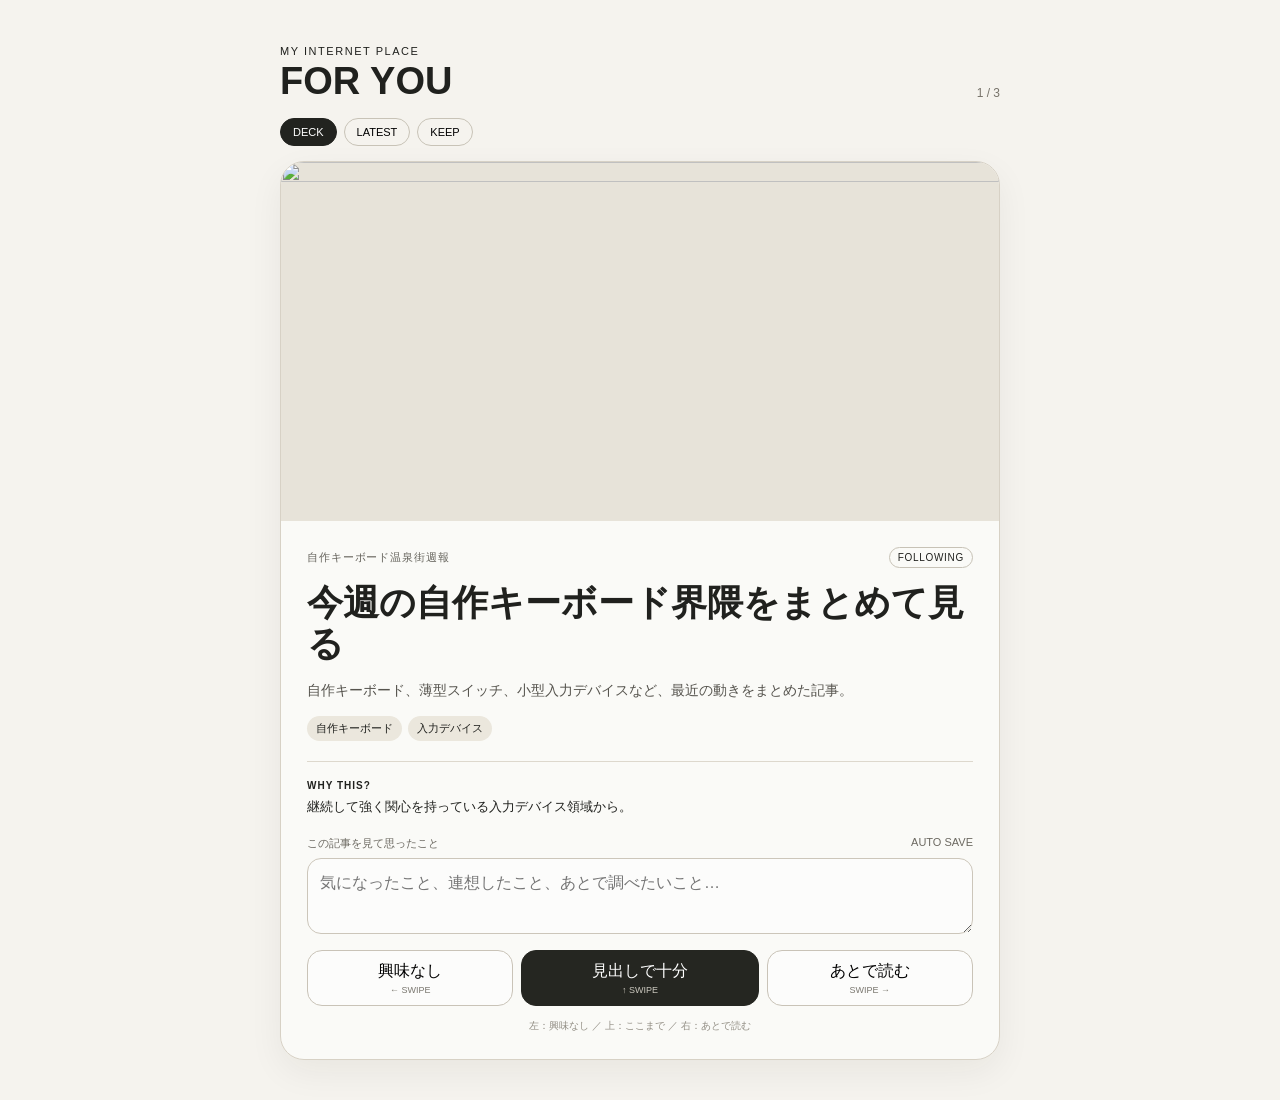
==== docs/sample.html @ 6dfe0980 "Add My Internet Place swipe deck sample" ====
<!doctype html>
<html lang="ja">
<head>
<meta charset="utf-8">
<meta name="viewport" content="width=device-width,initial-scale=1">
<title>My Internet Place — Deck Sample</title>
<style>
:root {
  font-family: -apple-system, BlinkMacSystemFont, "Segoe UI", sans-serif;
  color: #20211e;
  background: #f5f3ee;
}
* { box-sizing: border-box; }
body {
  margin: 0;
  min-height: 100vh;
  background: #f5f3ee;
}
.app {
  width: min(720px, calc(100vw - 24px));
  margin: 0 auto;
  padding: 22px 0 40px;
}
.header {
  display: flex;
  justify-content: space-between;
  align-items: flex-end;
  gap: 16px;
  margin-bottom: 18px;
}
.eyebrow {
  margin: 0 0 5px;
  font-size: 11px;
  letter-spacing: .14em;
}
h1 {
  margin: 0;
  font-size: clamp(24px, 7vw, 38px);
  line-height: 1;
}
.progress {
  color: #77736a;
  font-size: 12px;
  white-space: nowrap;
}
.modebar {
  display: flex;
  gap: 7px;
  margin-bottom: 15px;
}
.mode {
  border: 1px solid #c8c3b7;
  border-radius: 999px;
  background: transparent;
  padding: 7px 12px;
  font-size: 11px;
}
.mode.active {
  background: #22231f;
  border-color: #22231f;
  color: white;
}
.deck { position: relative; }
.card {
  touch-action: pan-y;
  background: rgba(255,255,255,.58);
  border: 1px solid #d7d1c5;
  border-radius: 24px;
  overflow: hidden;
  box-shadow: 0 12px 35px rgba(40,35,25,.06);
  transition: transform .2s ease, opacity .2s ease;
}
.card-image {
  width: 100%;
  aspect-ratio: 16 / 8;
  object-fit: cover;
  background: #e7e3d9;
}
.card-body { padding: 20px; }
.topline {
  display: flex;
  justify-content: space-between;
  align-items: center;
  gap: 10px;
  margin-bottom: 14px;
}
.source {
  font-size: 11px;
  letter-spacing: .08em;
  color: #66645d;
}
.signal {
  border: 1px solid #c7c2b6;
  border-radius: 999px;
  padding: 4px 8px;
  font-size: 10px;
  letter-spacing: .07em;
}
.signal.widen { border-style: dashed; }
.signal.note { background: #eae6db; }
.title {
  display: block;
  color: inherit;
  text-decoration: none;
  font-size: clamp(25px, 6vw, 36px);
  font-weight: 700;
  line-height: 1.15;
  margin-bottom: 13px;
}
.summary {
  margin: 0;
  color: #56544e;
  line-height: 1.75;
  font-size: 14px;
}
.tags {
  display: flex;
  gap: 6px;
  flex-wrap: wrap;
  margin-top: 14px;
}
.tag {
  background: #ebe7dd;
  border-radius: 999px;
  padding: 5px 9px;
  font-size: 11px;
}
.reason {
  margin-top: 20px;
  padding-top: 16px;
  border-top: 1px solid #ddd8cd;
  font-size: 13px;
  line-height: 1.6;
}
.reason strong {
  display: block;
  font-size: 10px;
  letter-spacing: .1em;
  margin-bottom: 3px;
}
.memo { margin-top: 18px; }
.memo-label {
  display: flex;
  justify-content: space-between;
  margin-bottom: 7px;
  font-size: 11px;
  color: #6c6961;
}
textarea {
  width: 100%;
  resize: vertical;
  min-height: 76px;
  border: 1px solid #ccc6ba;
  border-radius: 14px;
  padding: 12px;
  background: rgba(255,255,255,.5);
  font: inherit;
  line-height: 1.5;
}
.actions {
  display: grid;
  grid-template-columns: 1fr 1.15fr 1fr;
  gap: 8px;
  margin-top: 12px;
}
.action {
  min-height: 56px;
  border-radius: 15px;
  border: 1px solid #c9c3b7;
  background: rgba(255,255,255,.4);
  font: inherit;
  cursor: pointer;
}
.action small {
  display: block;
  margin-top: 3px;
  font-size: 9px;
  color: #7a776f;
}
.action.read {
  background: #252621;
  border-color: #252621;
  color: white;
}
.action.read small { color: #ccc9bf; }
.hint {
  text-align: center;
  margin: 13px 0 0;
  color: #918d83;
  font-size: 10px;
}
.card.fly-left {
  transform: translateX(-110%) rotate(-7deg);
  opacity: 0;
}
.card.fly-right {
  transform: translateX(110%) rotate(7deg);
  opacity: 0;
}
.card.fly-up {
  transform: translateY(-80%) scale(.95);
  opacity: 0;
}
.done {
  padding: 80px 20px;
  text-align: center;
  color: #66645d;
}
@media (min-width: 700px) {
  .app { padding-top: 45px; }
  .card-body { padding: 26px; }
}
</style>
</head>
<body>
<main class="app">
  <header class="header">
    <div>
      <p class="eyebrow">MY INTERNET PLACE</p>
      <h1>FOR YOU</h1>
    </div>
    <div class="progress" id="progress"></div>
  </header>

  <div class="modebar">
    <button class="mode active" type="button">DECK</button>
    <button class="mode" type="button">LATEST</button>
    <button class="mode" type="button">KEEP</button>
  </div>

  <section class="deck" id="deck"></section>
</main>

<script>
const items = [
  {
    id: "keyboard-weekly",
    source: "自作キーボード温泉街週報",
    signal: "FOLLOWING",
    signalClass: "",
    title: "今週の自作キーボード界隈をまとめて見る",
    summary: "自作キーボード、薄型スイッチ、小型入力デバイスなど、最近の動きをまとめた記事。",
    tags: ["自作キーボード", "入力デバイス"],
    reason: "継続して強く関心を持っている入力デバイス領域から。",
    image: "https://images.unsplash.com/photo-1587829741301-dc798b83add3?auto=format&fit=crop&w=1200&q=70",
    url: "https://salicylic-weekly.hatenablog.jp/"
  },
  {
    id: "thinking-note",
    source: "AI PICK",
    signal: "WIDEN",
    signalClass: "widen",
    title: "書きながら考えることは、なぜ思考を深くするのか",
    summary: "読む、考える、書くという行為の関係を扱った記事。効率ではなく、考える時間そのものに注目する。",
    tags: ["思考", "ノート", "Writing"],
    reason: "デバイス系に偏りやすいため、最近薄くなりがちな『考える・書く』領域から意図的に選択。",
    image: "https://images.unsplash.com/photo-1456324504439-367cee3b3c32?auto=format&fit=crop&w=1200&q=70",
    url: "#"
  },
  {
    id: "food-question",
    source: "PERSONAL RESEARCH",
    signal: "FROM NOTE",
    signalClass: "note",
    title: "なぜ人は満腹でも食べ続けてしまうことがあるのか",
    summary: "空腹だけでは説明できない食行動について、習慣・報酬・ストレスなど複数の要因から整理する。",
    tags: ["生活", "心理", "Research"],
    reason: "Daily Note に残した『食べすぎるという行為は、どうして起きるのか』という問いから。",
    image: "https://images.unsplash.com/photo-1498837167922-ddd27525d352?auto=format&fit=crop&w=1200&q=70",
    url: "#"
  }
];

let index = 0;
const savedNotes = JSON.parse(localStorage.getItem("mip-sample-notes") || "{}");
const deck = document.querySelector("#deck");
const progress = document.querySelector("#progress");

function render() {
  progress.textContent = index < items.length ? `${index + 1} / ${items.length}` : "";

  if (index >= items.length) {
    deck.innerHTML = `
      <div class="done">
        <h2>ひと通り見ました。</h2>
        <p>KEEPした記事や、残したメモから次の探索につなげる。</p>
      </div>
    `;
    return;
  }

  const item = items[index];

  deck.innerHTML = `
    <article class="card" id="card">
      <img class="card-image" src="${item.image}" alt="">
      <div class="card-body">
        <div class="topline">
          <span class="source">${item.source}</span>
          <span class="signal ${item.signalClass}">${item.signal}</span>
        </div>

        <a class="title" href="${item.url}" target="_blank" rel="noopener noreferrer">
          ${item.title}
        </a>

        <p class="summary">${item.summary}</p>

        <div class="tags">
          ${item.tags.map(tag => `<span class="tag">${tag}</span>`).join("")}
        </div>

        <div class="reason">
          <strong>WHY THIS?</strong>
          ${item.reason}
        </div>

        <div class="memo">
          <div class="memo-label">
            <span>この記事を見て思ったこと</span>
            <span id="saved">AUTO SAVE</span>
          </div>
          <textarea id="memo" placeholder="気になったこと、連想したこと、あとで調べたいこと…">${savedNotes[item.id] || ""}</textarea>
        </div>

        <div class="actions">
          <button class="action skip" data-action="skip" type="button">
            興味なし
            <small>← SWIPE</small>
          </button>

          <button class="action read" data-action="read" type="button">
            見出しで十分
            <small>↑ SWIPE</small>
          </button>

          <button class="action keep" data-action="keep" type="button">
            あとで読む
            <small>SWIPE →</small>
          </button>
        </div>

        <p class="hint">左：興味なし ／ 上：ここまで ／ 右：あとで読む</p>
      </div>
    </article>
  `;

  bindCard(item);
}

function bindCard(item) {
  const card = document.querySelector("#card");
  const memo = document.querySelector("#memo");
  const saved = document.querySelector("#saved");
  let saveTimer;

  memo.addEventListener("input", () => {
    saved.textContent = "SAVING…";
    clearTimeout(saveTimer);

    saveTimer = setTimeout(() => {
      savedNotes[item.id] = memo.value;
      localStorage.setItem("mip-sample-notes", JSON.stringify(savedNotes));
      saved.textContent = "SAVED";
    }, 300);
  });

  document.querySelectorAll("[data-action]").forEach(button => {
    button.addEventListener("click", () => decide(button.dataset.action));
  });

  let startX = 0;
  let startY = 0;
  let active = false;

  card.addEventListener("pointerdown", event => {
    if (event.target.closest("textarea, a, button")) return;
    startX = event.clientX;
    startY = event.clientY;
    active = true;
  });

  card.addEventListener("pointerup", event => {
    if (!active) return;
    active = false;

    const dx = event.clientX - startX;
    const dy = event.clientY - startY;
    const horizontal = Math.abs(dx) > Math.abs(dy);

    if (horizontal && dx < -70) {
      decide("skip");
    } else if (horizontal && dx > 70) {
      decide("keep");
    } else if (!horizontal && dy < -70) {
      decide("read");
    }
  });
}

function decide(action) {
  const card = document.querySelector("#card");
  if (!card) return;

  if (action === "skip") card.classList.add("fly-left");
  if (action === "keep") card.classList.add("fly-right");
  if (action === "read") card.classList.add("fly-up");

  setTimeout(() => {
    index += 1;
    render();
  }, 210);
}

render();
</script>
</body>
</html>
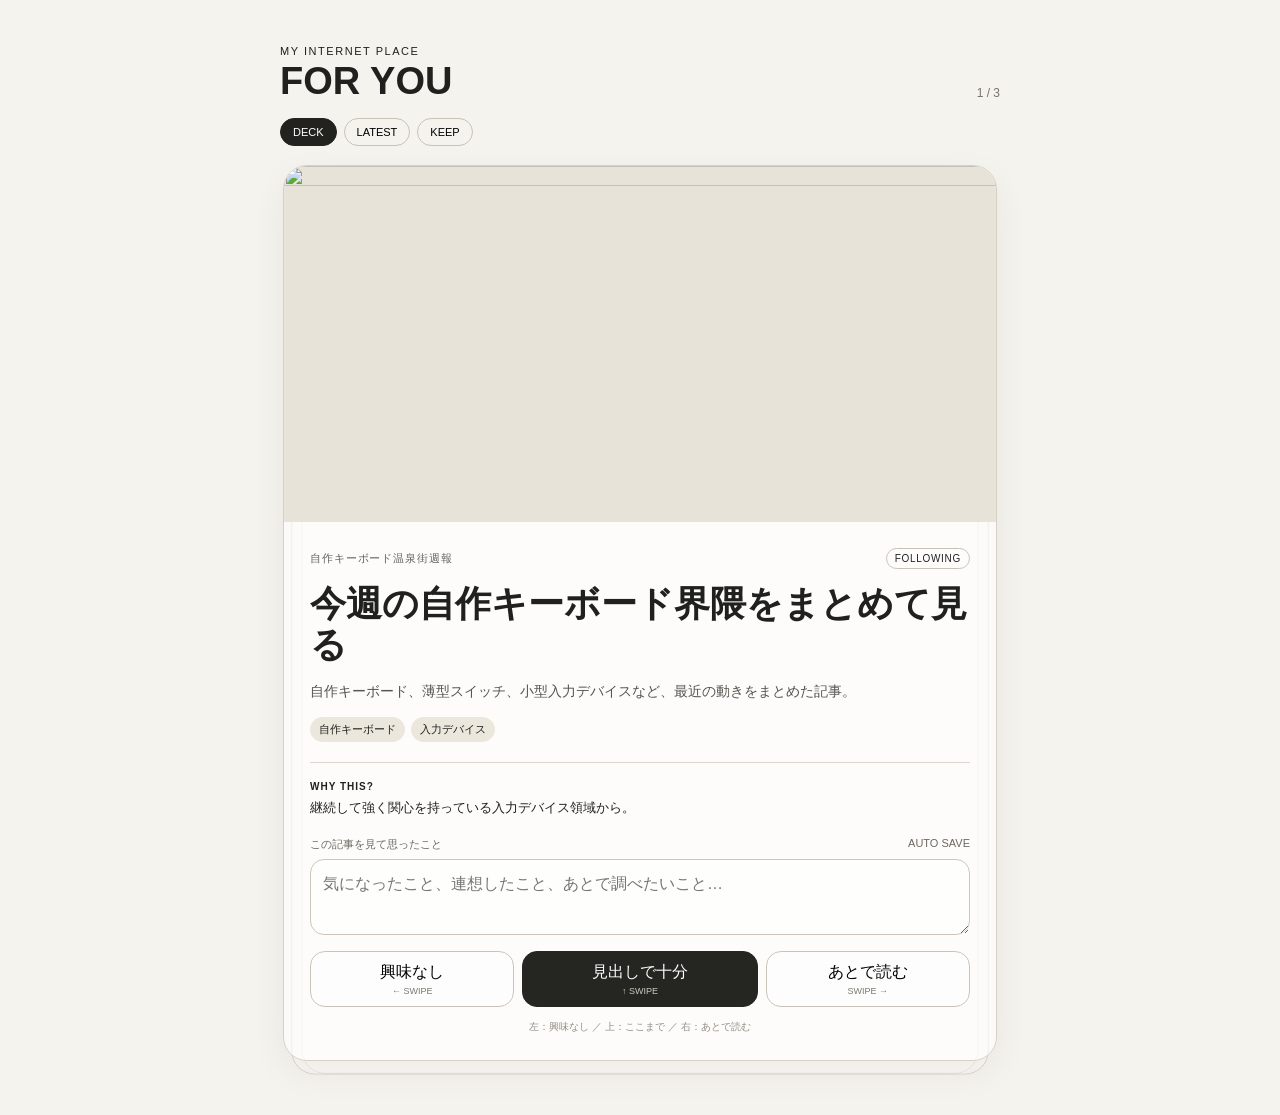
==== commit f807aa0b: "Improve swipe feedback in My Internet Place sample" ====
--- a/docs/sample.html
+++ b/docs/sample.html
@@ -60,15 +60,95 @@
   border-color: #22231f;
   color: white;
 }
-.deck { position: relative; }
+.deck {
+  position: relative;
+  padding: 4px 3px 14px;
+}
+.deck::before,
+.deck::after {
+  content: "";
+  position: absolute;
+  pointer-events: none;
+  border: 1px solid #d7d1c5;
+  border-radius: 24px;
+  background: rgba(255,255,255,.34);
+}
+.deck::before {
+  inset: 13px 13px 0;
+  transform: translateY(10px) scale(.975);
+  opacity: .62;
+  z-index: 0;
+}
+.deck::after {
+  inset: 7px 7px 0;
+  transform: translateY(5px) scale(.988);
+  opacity: .82;
+  z-index: 1;
+}
 .card {
-  touch-action: pan-y;
+  position: relative;
+  z-index: 2;
+  touch-action: none;
   background: rgba(255,255,255,.58);
   border: 1px solid #d7d1c5;
   border-radius: 24px;
   overflow: hidden;
   box-shadow: 0 12px 35px rgba(40,35,25,.06);
-  transition: transform .2s ease, opacity .2s ease;
+  transition: transform .22s cubic-bezier(.2,.8,.2,1), opacity .2s ease, box-shadow .18s ease;
+  cursor: grab;
+  will-change: transform;
+}
+.card.is-dragging {
+  transition: none;
+  cursor: grabbing;
+  user-select: none;
+  box-shadow: 0 18px 44px rgba(40,35,25,.14);
+}
+.swipe-cue {
+  position: absolute;
+  z-index: 8;
+  pointer-events: none;
+  opacity: 0;
+  border: 2px solid #262722;
+  border-radius: 12px;
+  background: rgba(245,243,238,.92);
+  padding: 9px 12px 8px;
+  font-size: 13px;
+  font-weight: 700;
+  letter-spacing: .05em;
+  line-height: 1.05;
+  backdrop-filter: blur(8px);
+  transition: opacity .06s linear, transform .08s linear, background .08s linear, color .08s linear;
+}
+.swipe-cue small {
+  display: block;
+  margin-top: 5px;
+  font-size: 8px;
+  font-weight: 600;
+  letter-spacing: .08em;
+  opacity: .65;
+}
+.swipe-cue.is-ready {
+  color: #fff;
+  background: #262722;
+}
+.swipe-cue-left {
+  top: 24px;
+  left: 18px;
+  transform: rotate(-8deg) scale(.92);
+}
+.swipe-cue-right {
+  top: 24px;
+  right: 18px;
+  transform: rotate(8deg) scale(.92);
+}
+.swipe-cue-up {
+  top: 22px;
+  left: 50%;
+  transform: translateX(-50%) scale(.92);
+}
+.card.is-dragging .swipe-cue {
+  transform-origin: center;
 }
 .card-image {
   width: 100%;
@@ -293,6 +373,9 @@
 
   deck.innerHTML = `
     <article class="card" id="card">
+      <div class="swipe-cue swipe-cue-left" data-cue="skip">興味なし<small>離すと確定</small></div>
+      <div class="swipe-cue swipe-cue-up" data-cue="read">見出しで十分<small>離すと確定</small></div>
+      <div class="swipe-cue swipe-cue-right" data-cue="keep">あとで読む<small>離すと確定</small></div>
       <img class="card-image" src="${item.image}" alt="">
       <div class="card-body">
         <div class="topline">
@@ -352,6 +435,11 @@
   const card = document.querySelector("#card");
   const memo = document.querySelector("#memo");
   const saved = document.querySelector("#saved");
+  const cues = {
+    skip: card.querySelector('[data-cue="skip"]'),
+    read: card.querySelector('[data-cue="read"]'),
+    keep: card.querySelector('[data-cue="keep"]')
+  };
   let saveTimer;
 
   memo.addEventListener("input", () => {
@@ -369,38 +457,108 @@
     button.addEventListener("click", () => decide(button.dataset.action));
   });
 
+  const HORIZONTAL_THRESHOLD = 112;
+  const UP_THRESHOLD = 96;
   let startX = 0;
   let startY = 0;
   let active = false;
+  let pointerId = null;
+  let currentAction = null;
+  let ready = false;
+
+  function resetCues() {
+    Object.values(cues).forEach(cue => {
+      cue.style.opacity = "0";
+      cue.classList.remove("is-ready");
+    });
+  }
+
+  function setCue(action, progress, isReady) {
+    resetCues();
+    if (!action) return;
+    const cue = cues[action];
+    cue.style.opacity = String(Math.min(.98, .18 + progress * .82));
+    cue.classList.toggle("is-ready", isReady);
+  }
+
+  function snapBack() {
+    card.classList.remove("is-dragging");
+    card.style.transform = "";
+    card.style.opacity = "";
+    resetCues();
+    currentAction = null;
+    ready = false;
+  }
 
   card.addEventListener("pointerdown", event => {
     if (event.target.closest("textarea, a, button")) return;
     startX = event.clientX;
     startY = event.clientY;
     active = true;
+    pointerId = event.pointerId;
+    currentAction = null;
+    ready = false;
+    card.classList.add("is-dragging");
+    card.setPointerCapture?.(event.pointerId);
   });
 
-  card.addEventListener("pointerup", event => {
-    if (!active) return;
-    active = false;
+  card.addEventListener("pointermove", event => {
+    if (!active || event.pointerId !== pointerId) return;
 
     const dx = event.clientX - startX;
     const dy = event.clientY - startY;
-    const horizontal = Math.abs(dx) > Math.abs(dy);
-
-    if (horizontal && dx < -70) {
-      decide("skip");
-    } else if (horizontal && dx > 70) {
-      decide("keep");
-    } else if (!horizontal && dy < -70) {
-      decide("read");
+    const ax = Math.abs(dx);
+    const ay = Math.abs(dy);
+
+    let action = null;
+    let progress = 0;
+    let isReady = false;
+
+    if (ax > ay * 1.12 && ax > 12) {
+      action = dx < 0 ? "skip" : "keep";
+      progress = Math.min(1, ax / HORIZONTAL_THRESHOLD);
+      isReady = ax >= HORIZONTAL_THRESHOLD;
+      card.style.transform = `translate3d(${dx}px, ${dy * .14}px, 0) rotate(${dx * .025}deg)`;
+    } else if (dy < -12 && ay > ax * .82) {
+      action = "read";
+      progress = Math.min(1, ay / UP_THRESHOLD);
+      isReady = ay >= UP_THRESHOLD;
+      card.style.transform = `translate3d(${dx * .12}px, ${dy}px, 0) rotate(${dx * .012}deg)`;
+    } else {
+      card.style.transform = `translate3d(${dx * .18}px, ${Math.min(14, Math.max(-14, dy * .18))}px, 0)`;
     }
+
+    currentAction = action;
+    ready = isReady;
+    setCue(action, progress, isReady);
+  });
+
+  card.addEventListener("pointerup", event => {
+    if (!active || event.pointerId !== pointerId) return;
+    active = false;
+    card.releasePointerCapture?.(event.pointerId);
+
+    if (currentAction && ready) {
+      card.classList.remove("is-dragging");
+      decide(currentAction);
+    } else {
+      snapBack();
+    }
+  });
+
+  card.addEventListener("pointercancel", () => {
+    active = false;
+    snapBack();
   });
 }
 
 function decide(action) {
   const card = document.querySelector("#card");
   if (!card) return;
+
+  card.classList.remove("is-dragging");
+  card.style.transform = "";
+  card.style.opacity = "";
 
   if (action === "skip") card.classList.add("fly-left");
   if (action === "keep") card.classList.add("fly-right");
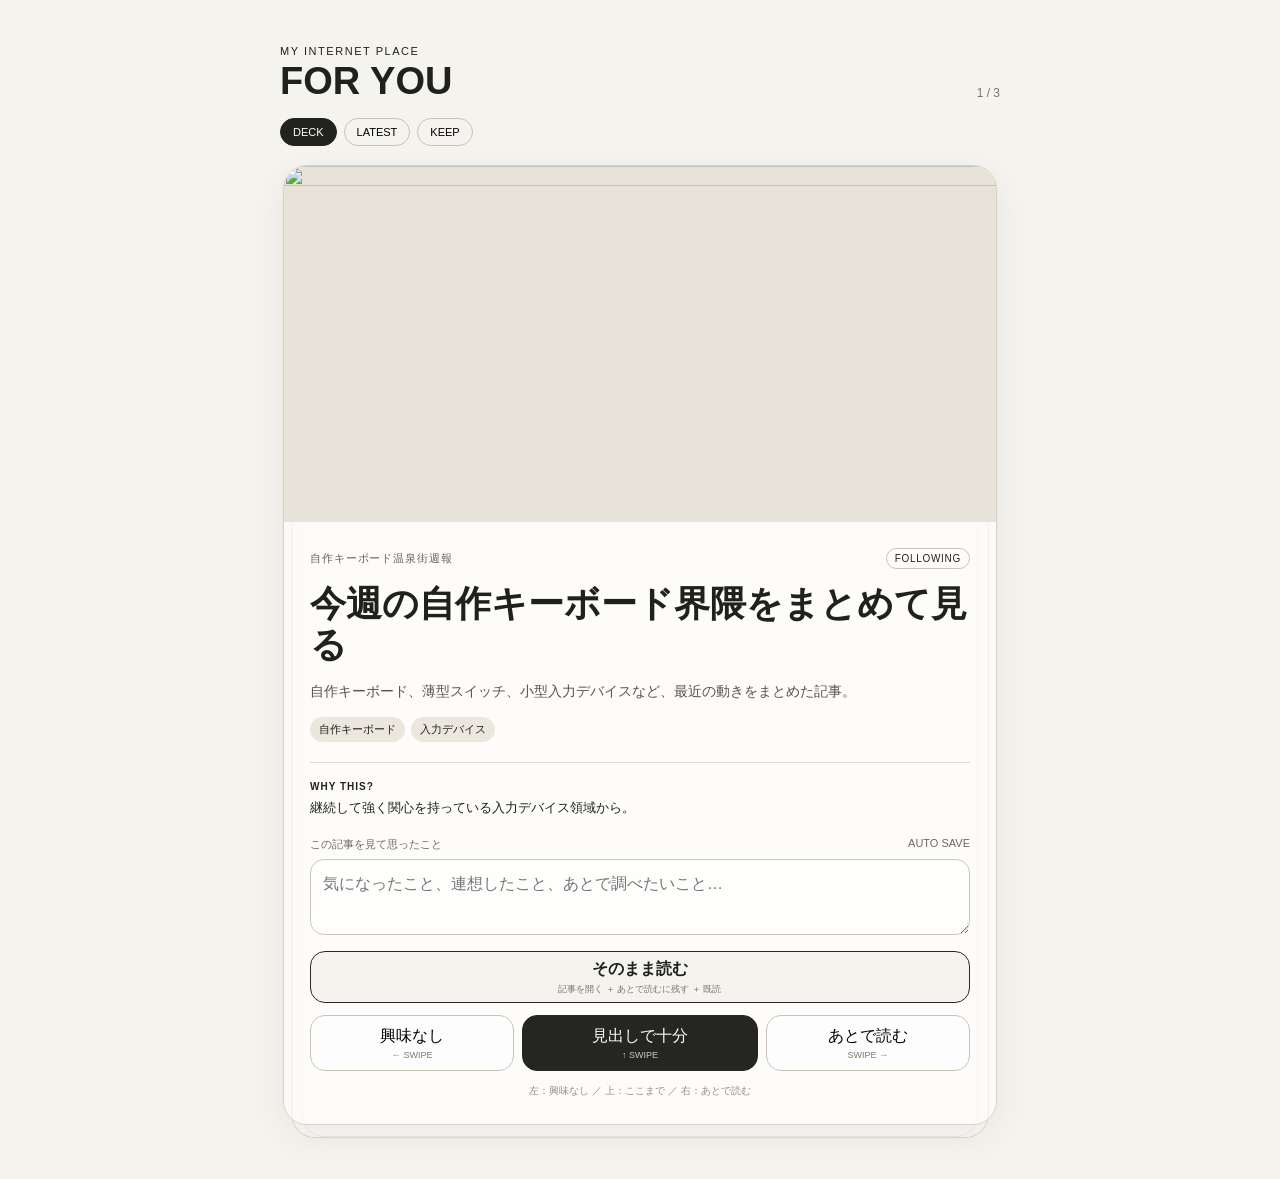
==== commit 9bd69d24: "Add read-now state to My Internet Place sample" ====
--- a/docs/sample.html
+++ b/docs/sample.html
@@ -237,6 +237,45 @@
   font: inherit;
   line-height: 1.5;
 }
+.read-now {
+  width: 100%;
+  margin-top: 12px;
+  min-height: 52px;
+  border: 1px solid #262722;
+  border-radius: 15px;
+  background: #f5f3ee;
+  color: #20211e;
+  font: inherit;
+  font-weight: 700;
+  cursor: pointer;
+}
+.read-now small {
+  display: block;
+  margin-top: 3px;
+  font-size: 9px;
+  font-weight: 500;
+  color: #77736a;
+}
+.toast {
+  position: fixed;
+  left: 50%;
+  bottom: 22px;
+  z-index: 20;
+  transform: translate(-50%, 14px);
+  opacity: 0;
+  pointer-events: none;
+  padding: 10px 14px;
+  border-radius: 999px;
+  background: #252621;
+  color: #fff;
+  font-size: 12px;
+  box-shadow: 0 8px 24px rgba(0,0,0,.16);
+  transition: opacity .18s ease, transform .18s ease;
+}
+.toast.is-visible {
+  opacity: 1;
+  transform: translate(-50%, 0);
+}
 .actions {
   display: grid;
   grid-template-columns: 1fr 1.15fr 1fr;
@@ -310,6 +349,7 @@
 
   <section class="deck" id="deck"></section>
 </main>
+<div class="toast" id="toast" role="status" aria-live="polite"></div>
 
 <script>
 const items = [
@@ -353,8 +393,28 @@
 
 let index = 0;
 const savedNotes = JSON.parse(localStorage.getItem("mip-sample-notes") || "{}");
+const savedStates = JSON.parse(localStorage.getItem("mip-sample-states") || "{}");
 const deck = document.querySelector("#deck");
 const progress = document.querySelector("#progress");
+const toast = document.querySelector("#toast");
+let toastTimer;
+
+function showToast(message) {
+  toast.textContent = message;
+  toast.classList.add("is-visible");
+  clearTimeout(toastTimer);
+  toastTimer = setTimeout(() => toast.classList.remove("is-visible"), 1600);
+}
+
+function saveSampleState(item, patch) {
+  const previous = savedStates[item.id] || {};
+  savedStates[item.id] = {
+    ...previous,
+    ...patch,
+    updated_at: new Date().toISOString()
+  };
+  localStorage.setItem("mip-sample-states", JSON.stringify(savedStates));
+}
 
 function render() {
   progress.textContent = index < items.length ? `${index + 1} / ${items.length}` : "";
@@ -406,6 +466,11 @@
           <textarea id="memo" placeholder="気になったこと、連想したこと、あとで調べたいこと…">${savedNotes[item.id] || ""}</textarea>
         </div>
 
+        <button class="read-now" id="read-now" type="button">
+          そのまま読む
+          <small>記事を開く ＋ あとで読むに残す ＋ 既読</small>
+        </button>
+
         <div class="actions">
           <button class="action skip" data-action="skip" type="button">
             興味なし
@@ -455,6 +520,23 @@
 
   document.querySelectorAll("[data-action]").forEach(button => {
     button.addEventListener("click", () => decide(button.dataset.action));
+  });
+
+  const readNow = document.querySelector("#read-now");
+  readNow.addEventListener("click", () => {
+    saveSampleState(item, {
+      kept: true,
+      read: true,
+      decision: "read_now"
+    });
+
+    showToast("あとで読むに保存し、既読にしました");
+
+    if (item.url && item.url !== "#") {
+      window.open(item.url, "_blank", "noopener,noreferrer");
+    }
+
+    setTimeout(() => decide("read-now"), 260);
   });
 
   const HORIZONTAL_THRESHOLD = 112;
@@ -555,6 +637,15 @@
 function decide(action) {
   const card = document.querySelector("#card");
   if (!card) return;
+  const item = items[index];
+
+  if (action === "skip") {
+    saveSampleState(item, { kept: false, read: false, decision: "skip" });
+  } else if (action === "read") {
+    saveSampleState(item, { kept: false, read: true, decision: "headline_enough" });
+  } else if (action === "keep") {
+    saveSampleState(item, { kept: true, read: false, decision: "keep" });
+  }
 
   card.classList.remove("is-dragging");
   card.style.transform = "";
@@ -562,7 +653,7 @@
 
   if (action === "skip") card.classList.add("fly-left");
   if (action === "keep") card.classList.add("fly-right");
-  if (action === "read") card.classList.add("fly-up");
+  if (action === "read" || action === "read-now") card.classList.add("fly-up");
 
   setTimeout(() => {
     index += 1;
